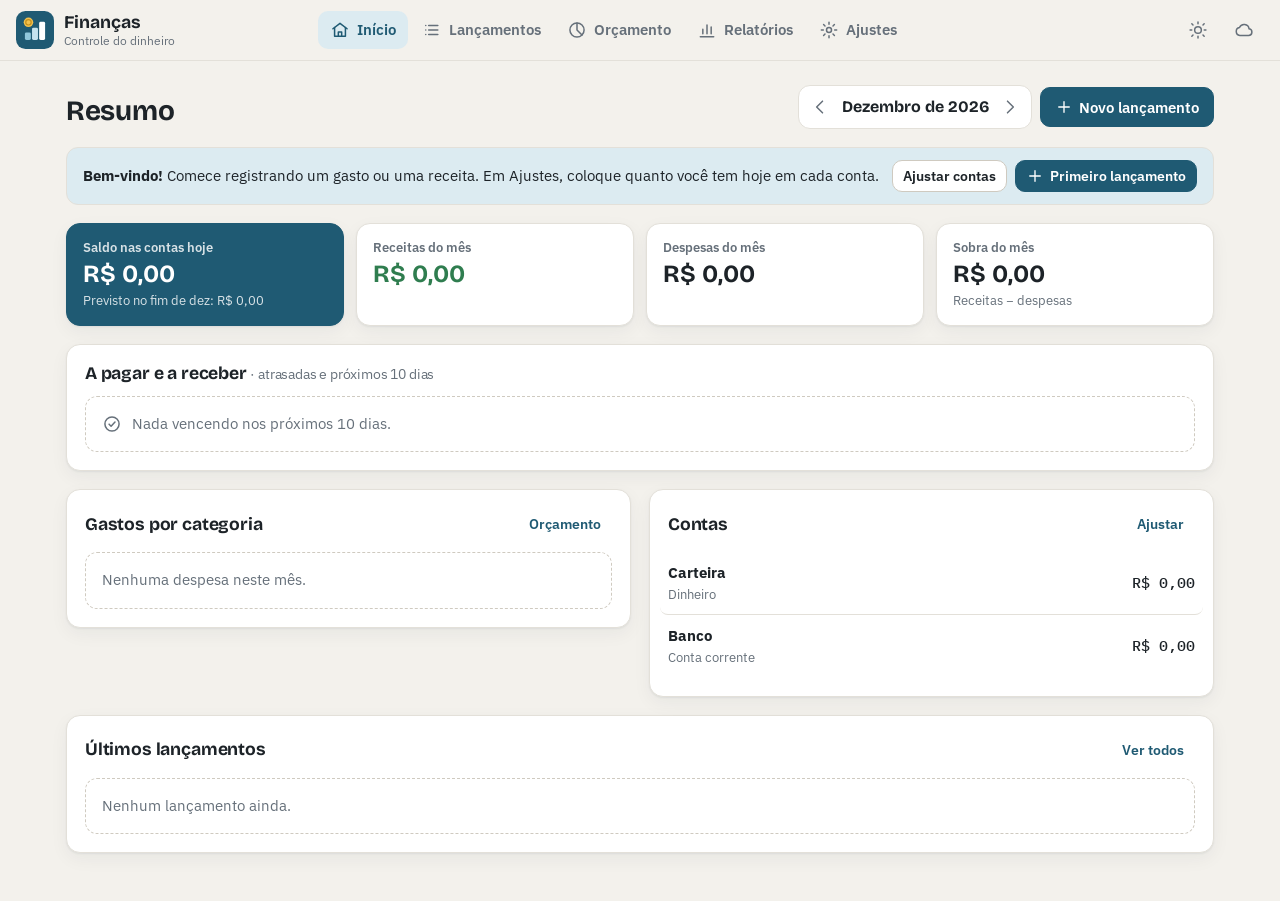
==== index.html @ ad183ee5 "Login com Google (opcional) e sincronização entre aparelhos Entrando com Google em Ajustes, as finan" ====
<!doctype html>
<html lang="pt-BR">
<head>
  <meta charset="utf-8">
  <meta name="viewport" content="width=device-width, initial-scale=1, viewport-fit=cover">
  <meta name="theme-color" content="#1f5a73">
  <meta name="mobile-web-app-capable" content="yes">
  <meta name="robots" content="noindex">
  <script>
    // Tema escolhido (claro/escuro) aplicado antes de desenhar a página, para não piscar.
    try {
      var t = localStorage.getItem('financas:tema');
      if (t === 'light' || t === 'dark') document.documentElement.dataset.theme = t;
    } catch (e) { /* sem armazenamento */ }
  </script>
  <link rel="manifest" href="manifest.webmanifest">
  <link rel="apple-touch-icon" href="icons/apple-touch-icon.png">
  <title>Minhas Finanças</title>
  <link rel="icon" href="icons/icon-192.png">
  <link rel="preconnect" href="https://fonts.googleapis.com">
  <link rel="preconnect" href="https://fonts.gstatic.com" crossorigin>
  <link href="https://fonts.googleapis.com/css2?family=Bricolage+Grotesque:opsz,wght@12..96,600;12..96,700&family=IBM+Plex+Mono:wght@400;500&family=IBM+Plex+Sans:wght@400;500;600;700&display=swap" rel="stylesheet">
  <link rel="stylesheet" href="css/style.css">
</head>
<body>
  <div class="app" id="app">
    <header class="topbar">
      <a class="brand" href="#/inicio" aria-label="Início">
        <span class="logo" data-logo aria-hidden="true"></span>
        <span class="brand-text">
          <strong>Finanças</strong>
          <small>Controle do dinheiro</small>
        </span>
      </a>

      <nav class="nav" id="nav" aria-label="Seções">
        <a href="#/inicio" data-route="inicio">
          <svg viewBox="0 0 24 24" aria-hidden="true"><path d="M3.5 10.5 12 4l8.5 6.5"/><path d="M5.5 9v10.5h13V9"/><path d="M10 19.5v-5h4v5"/></svg>
          <span>Início</span>
        </a>
        <a href="#/lancamentos" data-route="lancamentos">
          <svg viewBox="0 0 24 24" aria-hidden="true"><path d="M8 6.5h11M8 12h11M8 17.5h11"/><path d="M4.5 6.5h0M4.5 12h0M4.5 17.5h0"/></svg>
          <span>Lançamentos</span>
        </a>
        <a href="#/orcamento" data-route="orcamento">
          <svg viewBox="0 0 24 24" aria-hidden="true"><circle cx="12" cy="12" r="8.5"/><path d="M12 3.5V12l6 6"/></svg>
          <span>Orçamento</span>
        </a>
        <a href="#/relatorios" data-route="relatorios">
          <svg viewBox="0 0 24 24" aria-hidden="true"><path d="M4 20h16"/><path d="M7 16.5V11M12 16.5V6M17 16.5v-8"/></svg>
          <span>Relatórios</span>
        </a>
        <a href="#/ajustes" data-route="ajustes">
          <svg viewBox="0 0 24 24" aria-hidden="true"><circle cx="12" cy="12" r="3"/><path d="M12 2.8v2.4M12 18.8v2.4M2.8 12h2.4M18.8 12h2.4M5.5 5.5l1.7 1.7M16.8 16.8l1.7 1.7M5.5 18.5l1.7-1.7M16.8 7.2l1.7-1.7"/></svg>
          <span>Ajustes</span>
        </a>
      </nav>

      <div class="top-right">
        <button type="button" class="btn primary install-btn" id="btnInstall" hidden>Instalar app</button>
        <button type="button" class="icon theme-btn" id="btnTheme" aria-label="Mudar para o modo escuro" title="Mudar para o modo escuro">
          <svg class="sun" viewBox="0 0 24 24" aria-hidden="true"><circle cx="12" cy="12" r="4"/><path d="M12 2.5v2M12 19.5v2M4.6 4.6l1.4 1.4M18 18l1.4 1.4M2.5 12h2M19.5 12h2M4.6 19.4 6 18M18 6l1.4-1.4"/></svg>
          <svg class="moon" viewBox="0 0 24 24" aria-hidden="true"><path d="M20 14.5A8 8 0 0 1 9.5 4a8 8 0 1 0 10.5 10.5z"/></svg>
        </button>
        <a class="user" id="account" href="#/ajustes" title="Conta e sincronização"></a>
      </div>
    </header>

    <main id="view" class="view" tabindex="-1"></main>

    <button type="button" class="fab" id="fab" aria-label="Novo lançamento" title="Novo lançamento">
      <svg viewBox="0 0 24 24" aria-hidden="true"><path d="M12 5v14M5 12h14"/></svg>
    </button>
  </div>

  <!-- Formulários (montados pelo app.js) -->
  <dialog id="dlg">
    <form method="dialog" class="dlg" id="dlgForm" novalidate></form>
  </dialog>

  <div class="tip" id="tip" role="tooltip" hidden></div>
  <input type="file" id="restaurarInput" accept=".json,application/json" hidden>
  <div class="toast" id="toast" role="status" aria-live="polite"></div>

  <script src="js/util.js"></script>
  <script src="js/store.js"></script>
  <script src="js/config.js"></script>
  <script src="js/vendor/supabase.min.js"></script>
  <script src="js/cloud.js"></script>
  <script src="js/app.js"></script>
</body>
</html>
---- css/style.css ----
:root {
  --bg: #f3f1ec;
  --surface: #ffffff;
  --surface-2: #f8f6f2;
  --ink: #1d2328;
  --muted: #66707a;
  --line: #e3e0d9;
  --line-strong: #cfcac0;
  --accent: #1f5a73;
  --accent-ink: #ffffff;
  --accent-soft: #dcebf1;
  --ok: #2f7d4f;       --ok-bg: #def2e6;
  --warn: #9a5800;     --warn-bg: #fcefd6;
  --danger: #b42318;   --danger-bg: #fde6e3;
  /* Gráfico de receitas x despesas (validado para daltonismo) */
  --s-receita: #1baf7a;
  --s-despesa: #eb6834;
  --bar: #2a78d6;
  --radius: 14px;
  --shadow: 0 1px 2px rgba(20, 40, 55, 0.06), 0 6px 18px rgba(20, 40, 55, 0.05);
  --sans: 'IBM Plex Sans', 'Segoe UI', system-ui, sans-serif;
  --mono: 'IBM Plex Mono', ui-monospace, Consolas, monospace;
  --display: 'Bricolage Grotesque', 'IBM Plex Sans', system-ui, sans-serif;
  color-scheme: light;
}

/* Tema escuro: automático (segue o aparelho) ou escolhido no botão do topo / Ajustes */
@media (prefers-color-scheme: dark) {
  :root:not([data-theme='light']) {
    --bg: #111518;
    --surface: #1a2024;
    --surface-2: #151a1e;
    --ink: #e8edf0;
    --muted: #97a3ac;
    --line: #2a3238;
    --line-strong: #3d474e;
    --accent: #7cc0dd;
    --accent-ink: #0b2430;
    --accent-soft: #19323d;
    --ok: #6cc28f;       --ok-bg: #17301f;
    --warn: #f0b65a;     --warn-bg: #3a2a12;
    --danger: #f2877c;   --danger-bg: #3a1d1a;
    --s-receita: #199e70;
    --s-despesa: #d95926;
    --bar: #3987e5;
    --shadow: 0 1px 2px rgba(0, 0, 0, 0.35);
    color-scheme: dark;
  }
}

:root[data-theme='dark'] {
  --bg: #111518;
  --surface: #1a2024;
  --surface-2: #151a1e;
  --ink: #e8edf0;
  --muted: #97a3ac;
  --line: #2a3238;
  --line-strong: #3d474e;
  --accent: #7cc0dd;
  --accent-ink: #0b2430;
  --accent-soft: #19323d;
  --ok: #6cc28f;       --ok-bg: #17301f;
  --warn: #f0b65a;     --warn-bg: #3a2a12;
  --danger: #f2877c;   --danger-bg: #3a1d1a;
  --s-receita: #199e70;
  --s-despesa: #d95926;
  --bar: #3987e5;
  --shadow: 0 1px 2px rgba(0, 0, 0, 0.35);
  color-scheme: dark;
}

*, *::before, *::after { box-sizing: border-box; }
[hidden] { display: none !important; }

html { -webkit-text-size-adjust: 100%; }
body {
  margin: 0;
  background: var(--bg);
  color: var(--ink);
  font: 15px/1.5 var(--sans);
  -webkit-font-smoothing: antialiased;
  -webkit-tap-highlight-color: transparent;
}

a { color: var(--accent); }
h1, h2, h3 { font-family: var(--display); font-weight: 700; letter-spacing: -0.01em; line-height: 1.2; margin: 0; }
h1 { font-size: 1.75rem; }
h2 { font-size: 1.1rem; margin-bottom: 12px; }
h2 small { font-family: var(--sans); font-weight: 400; font-size: 0.85rem; }
h3 { font-size: 1rem; }
p { margin: 0 0 8px; }
svg { width: 20px; height: 20px; fill: none; stroke: currentColor; stroke-width: 1.8; stroke-linecap: round; stroke-linejoin: round; flex: none; }
.muted { color: var(--muted); }
.small { font-size: 0.85rem; }
.pos-text { color: var(--ok); }
.neg-text { color: var(--danger); }
.num { font-family: var(--mono); font-variant-numeric: tabular-nums; }

/* ---------- Botões ---------- */

.btn {
  display: inline-flex; align-items: center; justify-content: center; gap: 6px;
  min-height: 40px; padding: 8px 14px;
  border: 1px solid var(--line-strong); border-radius: 10px;
  background: var(--surface); color: var(--ink);
  font: 600 0.92rem var(--sans); text-decoration: none; cursor: pointer;
  transition: background 0.15s, border-color 0.15s;
}
.btn:hover { border-color: var(--muted); }
.btn:disabled { opacity: 0.55; cursor: default; }
.btn svg { width: 18px; height: 18px; }
.btn.primary { background: var(--accent); border-color: var(--accent); color: var(--accent-ink); }
.btn.primary:hover { filter: brightness(1.06); }
.btn.ghost { background: transparent; border-color: transparent; color: var(--accent); }
.btn.ghost:hover { background: var(--accent-soft); }
.btn.danger-ghost { background: transparent; border-color: transparent; color: var(--danger); }
.btn.danger-ghost:hover { background: var(--danger-bg); }
.btn.danger { background: var(--danger); border-color: var(--danger); color: #fff; }
.btn.small { min-height: 32px; padding: 4px 10px; font-size: 0.85rem; }

.icon {
  display: inline-grid; place-items: center; width: 40px; height: 40px;
  border: 0; border-radius: 10px; background: transparent; color: var(--muted);
  font-size: 1.5rem; line-height: 1; cursor: pointer;
}
.icon:hover { background: var(--accent-soft); color: var(--ink); }

:focus-visible { outline: 2px solid var(--accent); outline-offset: 2px; }

.logo { display: inline-block; width: 38px; height: 38px; flex: none; }
.logo svg { width: 100%; height: 100%; stroke: none; }

/* ---------- Topo e navegação ---------- */

.topbar {
  position: sticky; top: 0; z-index: 20;
  display: flex; align-items: center; gap: 16px;
  padding: 10px max(16px, env(safe-area-inset-left)) 10px max(16px, env(safe-area-inset-right));
  padding-top: max(10px, env(safe-area-inset-top));
  background: color-mix(in srgb, var(--bg) 88%, transparent);
  backdrop-filter: blur(10px); -webkit-backdrop-filter: blur(10px);
  border-bottom: 1px solid var(--line);
}
.brand { display: flex; align-items: center; gap: 10px; text-decoration: none; color: var(--ink); }
.brand-text { display: flex; flex-direction: column; line-height: 1.15; }
.brand-text strong { font-family: var(--display); font-size: 1.1rem; }
.brand-text small { color: var(--muted); font-size: 0.78rem; }

.nav { display: flex; gap: 2px; margin: 0 auto; }
.nav a {
  display: flex; align-items: center; gap: 7px;
  padding: 8px 12px; border-radius: 10px;
  color: var(--muted); text-decoration: none; font-weight: 600; font-size: 0.92rem;
}
.nav a:hover { color: var(--ink); background: var(--surface); }
.nav a.on { color: var(--accent); background: var(--accent-soft); }

.top-right { display: flex; align-items: center; gap: 6px; margin-left: auto; }
.theme-btn .moon { display: none; }
.dark .theme-btn .sun { display: none; }
.dark .theme-btn .moon { display: block; }

/* Conta (foto do Google ou nuvem) com a situação da sincronização */
.user {
  position: relative; display: grid; place-items: center; width: 40px; height: 40px; border-radius: 50%;
  color: var(--muted); text-decoration: none;
}
.user:hover { background: var(--accent-soft); color: var(--ink); }
.avatar {
  display: inline-grid; place-items: center; width: 32px; height: 32px; border-radius: 50%;
  background: var(--accent-soft); color: var(--accent); font-weight: 700; object-fit: cover;
}
.avatar.big { width: 52px; height: 52px; font-size: 1.3rem; }
.sync-dot {
  position: absolute; right: 3px; bottom: 3px; width: 11px; height: 11px; border-radius: 50%;
  border: 2px solid var(--bg); background: var(--muted);
}
.sync-dot.ok { background: var(--ok); }
.sync-dot.pendente, .sync-dot.sincronizando { background: var(--accent); }
.sync-dot.offline { background: var(--warn); }
.sync-dot.erro { background: var(--danger); }
.sync-status { display: flex; align-items: center; gap: 8px; margin: 10px 0 14px; font-size: 0.9rem; }
.sync-status .sync-dot { position: static; border: 0; flex: none; }
.sync-status.erro { color: var(--danger); }
.conta-card { display: flex; align-items: center; gap: 14px; flex-wrap: wrap; }
.conta-card > div { flex: 1; min-width: 180px; }
.conta-card small { display: block; color: var(--muted); }
.btn.google { min-height: 46px; font-size: 0.98rem; }
.btn.google svg { width: 20px; height: 20px; stroke: none; }
.escolha { display: grid; gap: 8px; margin-top: 12px; }
.escolha .btn { flex-direction: column; align-items: flex-start; gap: 2px; text-align: left; min-height: 52px; padding: 9px 14px; }
.escolha .btn small { display: block; font-weight: 400; color: var(--muted); }
.escolha .btn.primary small { color: inherit; opacity: 0.85; }

.view { max-width: 1180px; margin: 0 auto; padding: 24px 16px 48px; outline: none; }

/* Botão de novo lançamento (só no celular; no computador fica no topo de cada tela) */
.fab {
  display: none; position: fixed; z-index: 25;
  right: max(16px, env(safe-area-inset-right)); bottom: calc(84px + env(safe-area-inset-bottom));
  width: 56px; height: 56px; border-radius: 18px; border: 0;
  background: var(--accent); color: var(--accent-ink); box-shadow: 0 6px 20px rgba(0, 0, 0, 0.22);
  place-items: center; cursor: pointer;
}
.fab svg { width: 26px; height: 26px; stroke-width: 2.2; }

@media (max-width: 900px) {
  /* backdrop-filter prenderia o menu fixo dentro do topo */
  .topbar { backdrop-filter: none; -webkit-backdrop-filter: none; background: var(--bg); }
  .nav {
    position: fixed; z-index: 30; left: 0; right: 0; bottom: 0; margin: 0;
    display: grid; grid-template-columns: repeat(5, 1fr);
    padding: 6px 4px calc(6px + env(safe-area-inset-bottom));
    background: var(--surface); border-top: 1px solid var(--line);
  }
  .nav a { flex-direction: column; gap: 2px; padding: 6px 2px; font-size: 0.7rem; justify-content: center; }
  .nav a:hover { background: transparent; }
  .nav a svg { width: 22px; height: 22px; }
  .view { padding-bottom: calc(150px + env(safe-area-inset-bottom)); }
  .install-btn { display: none; }
  .fab { display: grid; }
  .fab.off { display: none; }
  .desk-only { display: none !important; }
}

/* ---------- Páginas ---------- */

.page-head { display: flex; align-items: flex-end; justify-content: space-between; gap: 12px; flex-wrap: wrap; margin-bottom: 18px; }
.page-head p { margin: 4px 0 0; }
.page-actions { display: flex; gap: 8px; flex-wrap: wrap; align-items: center; }

.section { margin-top: 22px; }
.section-head { display: flex; align-items: center; justify-content: space-between; gap: 12px; margin-bottom: 12px; flex-wrap: wrap; }
.section-head h2 { margin: 0; }
.card { background: var(--surface); border: 1px solid var(--line); border-radius: var(--radius); padding: 18px; box-shadow: var(--shadow); }
.section.card { margin-top: 18px; }
.two-col { display: grid; grid-template-columns: 1fr 1fr; gap: 0 18px; align-items: start; }
@media (max-width: 760px) { .two-col { grid-template-columns: 1fr; } }

.banner {
  display: flex; align-items: center; justify-content: space-between; gap: 12px; flex-wrap: wrap;
  padding: 12px 16px; margin-bottom: 18px; border-radius: 12px;
  background: var(--accent-soft); border: 1px solid var(--line);
}
.banner.warn { background: var(--warn-bg); }
.banner p { margin: 0; }

/* Navegação entre meses / anos */
.period { display: inline-flex; align-items: center; gap: 2px; padding: 3px; border-radius: 12px; background: var(--surface); border: 1px solid var(--line); }
.period strong { min-width: 150px; text-align: center; font-family: var(--display); font-size: 1rem; }
.period .icon { width: 36px; height: 36px; }
.period .hoje-btn { margin-left: 2px; }

/* ---------- Números de resumo ---------- */

.stats { display: grid; grid-template-columns: repeat(4, 1fr); gap: 12px; }
@media (max-width: 900px) { .stats { grid-template-columns: repeat(2, 1fr); } }
.stat {
  display: flex; flex-direction: column; gap: 2px; min-width: 0;
  background: var(--surface); border: 1px solid var(--line); border-radius: var(--radius);
  padding: 14px 16px; box-shadow: var(--shadow);
}
.stat-label { color: var(--muted); font-size: 0.82rem; font-weight: 600; }
.stat-value { font-family: var(--display); font-size: 1.55rem; line-height: 1.2; overflow-wrap: anywhere; }
.stat-sub { color: var(--muted); font-size: 0.8rem; }
.stat.pos .stat-value { color: var(--ok); }
.stat.neg .stat-value { color: var(--danger); }
.stat.hero { background: var(--accent); border-color: var(--accent); color: var(--accent-ink); }
.stat.hero .stat-label, .stat.hero .stat-sub { color: inherit; opacity: 0.82; }
@media (max-width: 420px) { .stat-value { font-size: 1.2rem; } .stat { padding: 12px; } }

/* ---------- Listas ---------- */

.list { list-style: none; margin: 0; padding: 0; }
.list-row { display: flex; justify-content: space-between; gap: 12px; padding: 10px 0; border-bottom: 1px solid var(--line); align-items: center; }
.list-row:last-child { border-bottom: 0; }
.list-row small { display: block; color: var(--muted); font-size: 0.82rem; }
.list-row .right { text-align: right; flex: none; display: flex; align-items: center; gap: 8px; }
.list-row .grow { flex: 1; min-width: 0; }
.list-row .grow strong { display: block; overflow: hidden; text-overflow: ellipsis; white-space: nowrap; }
.list-row.clickable { cursor: pointer; border-radius: 8px; padding-left: 8px; padding-right: 8px; margin: 0 -8px; }
.list-row.clickable:hover { background: var(--surface-2); }
.valor { font-family: var(--mono); font-weight: 500; white-space: nowrap; font-variant-numeric: tabular-nums; }
.valor.receita { color: var(--ok); }
.valor.despesa { color: var(--ink); }
.valor.transferencia { color: var(--muted); }
.list-row.pendente .valor { opacity: 0.65; }
@media (max-width: 560px) {
  .list-row .right { flex-direction: column; align-items: flex-end; gap: 4px; }
  .list-row .right .valor { order: -1; }
  .list-row .grow small { overflow: hidden; text-overflow: ellipsis; white-space: nowrap; }
}

.dot { display: inline-grid; place-items: center; width: 36px; height: 36px; border-radius: 11px; flex: none; color: #fff; font: 700 0.9rem var(--display); }
.dot.sm { width: 12px; height: 12px; border-radius: 4px; }
.dot.transf { background: var(--surface-2); color: var(--muted); border: 1px solid var(--line); }
.dot svg { width: 18px; height: 18px; }

.day-head { display: flex; justify-content: space-between; align-items: baseline; margin: 18px 0 2px; color: var(--muted); font-size: 0.82rem; font-weight: 700; text-transform: uppercase; letter-spacing: 0.05em; }
.day-head:first-child { margin-top: 0; }
.day-head .valor { font-size: 0.82rem; text-transform: none; letter-spacing: 0; }

.chips { display: flex; gap: 8px; flex-wrap: wrap; margin-bottom: 14px; }
.chip {
  display: inline-flex; align-items: center; gap: 6px; min-height: 36px; padding: 6px 14px;
  border: 1px solid var(--line-strong); border-radius: 999px; background: var(--surface);
  color: var(--ink); font: 600 0.88rem var(--sans); cursor: pointer;
}
.chip .n { color: var(--muted); font-weight: 500; }
.chip.on { background: var(--accent); border-color: var(--accent); color: var(--accent-ink); }
.chip.on .n { color: inherit; opacity: 0.8; }
@media (max-width: 560px) {
  .chips.scroll { flex-wrap: nowrap; overflow-x: auto; margin-left: -16px; margin-right: -16px; padding: 0 16px 2px; scrollbar-width: none; }
  .chips.scroll .chip { flex: none; }
}

.busca { width: 100%; margin: 0 0 12px; padding: 10px 12px; font: inherit; color: var(--ink); background: var(--surface);
  border: 1px solid var(--line-strong); border-radius: 10px; }
.busca:focus { outline: none; border-color: var(--accent); }

.badge {
  display: inline-flex; align-items: center; gap: 4px; padding: 2px 9px; border-radius: 999px;
  font-size: 0.75rem; font-weight: 600; white-space: nowrap;
  background: var(--surface-2); color: var(--muted); border: 1px solid var(--line);
}
.badge.ok { background: var(--ok-bg); color: var(--ok); border-color: transparent; }
.badge.warn { background: var(--warn-bg); color: var(--warn); border-color: transparent; }
.badge.danger { background: var(--danger-bg); color: var(--danger); border-color: transparent; }
button.badge { cursor: pointer; font-family: var(--sans); }
button.badge:hover { border-color: currentColor; }

.empty-box {
  display: flex; align-items: center; gap: 10px; padding: 16px;
  border: 1px dashed var(--line-strong); border-radius: 12px; color: var(--muted);
}
.empty-box p { margin: 0; }

.resumo-linha { display: flex; gap: 8px 20px; flex-wrap: wrap; margin-bottom: 14px; font-size: 0.9rem; }
.resumo-linha span { color: var(--muted); }
.resumo-linha b { font-family: var(--mono); font-weight: 500; color: var(--ink); }

/* ---------- Barras (gastos por categoria, orçamento) ---------- */

.bars { list-style: none; margin: 0; padding: 0; display: grid; gap: 12px; }
.bar-row { display: grid; gap: 5px; }
.bar-top { display: flex; justify-content: space-between; gap: 10px; align-items: baseline; font-size: 0.9rem; }
.bar-top .nome { display: flex; align-items: center; gap: 8px; font-weight: 600; min-width: 0; }
.bar-top .nome span:last-child { overflow: hidden; text-overflow: ellipsis; white-space: nowrap; }
.bar-top .val { font-family: var(--mono); font-size: 0.85rem; white-space: nowrap; color: var(--muted); }
.bar-top .val b { color: var(--ink); font-weight: 500; }
.track { height: 8px; border-radius: 4px; background: var(--surface-2); border: 1px solid var(--line); overflow: hidden; }
.fill { height: 100%; border-radius: 4px; background: var(--bar); min-width: 2px; }
.bar-row.warn .fill { background: var(--warn); }
.bar-row.over .fill { background: var(--danger); }
.bar-sub { font-size: 0.8rem; color: var(--muted); }
.bar-row.over .bar-sub { color: var(--danger); font-weight: 600; }

/* ---------- Gráfico de colunas (relatórios) ---------- */

.chart { position: relative; }
.chart svg { width: 100%; height: auto; display: block; overflow: visible; stroke: none; stroke-width: 1; }
.chart .grid line { stroke: var(--line); stroke-width: 1; }
.chart .axis text { fill: var(--muted); font-family: var(--sans); }
.chart .r { fill: var(--s-receita); pointer-events: none; }
.chart .d { fill: var(--s-despesa); pointer-events: none; }
.chart .hit { fill: transparent; cursor: pointer; }
.chart .hit:hover, .chart .hit.on { fill: var(--accent-soft); fill-opacity: 0.6; }
.legend { display: flex; gap: 16px; flex-wrap: wrap; margin: 0 0 10px; font-size: 0.85rem; color: var(--muted); }
.legend span { display: inline-flex; align-items: center; gap: 6px; }
.legend i { width: 12px; height: 12px; border-radius: 3px; display: inline-block; }
.legend i.r { background: var(--s-receita); }
.legend i.d { background: var(--s-despesa); }

.tip {
  position: fixed; z-index: 120; pointer-events: none; min-width: 160px;
  padding: 8px 10px; border-radius: 10px; background: var(--surface); color: var(--ink);
  border: 1px solid var(--line-strong); box-shadow: 0 8px 24px rgba(0, 0, 0, 0.18); font-size: 0.85rem;
}
.tip strong { display: block; margin-bottom: 4px; font-family: var(--display); }
.tip div { display: flex; justify-content: space-between; gap: 14px; }
.tip div span { display: inline-flex; align-items: center; gap: 6px; color: var(--muted); }
.tip b { font-family: var(--mono); font-weight: 500; }
.tip i { width: 10px; height: 10px; border-radius: 3px; display: inline-block; }
.tip i.r { background: var(--s-receita); }
.tip i.d { background: var(--s-despesa); }

/* ---------- Tabelas ---------- */

.table-wrap { overflow-x: auto; margin: 0 -18px; padding: 0 18px; -webkit-overflow-scrolling: touch; }
.table { width: 100%; border-collapse: collapse; font-size: 0.9rem; }
.table th, .table td { padding: 9px 10px; text-align: left; border-bottom: 1px solid var(--line); vertical-align: top; }
.table thead th { color: var(--muted); font-size: 0.78rem; font-weight: 600; text-transform: uppercase; letter-spacing: 0.04em; white-space: nowrap; }
.table tbody th { font-weight: 600; white-space: nowrap; }
.table tbody tr:last-child td, .table tbody tr:last-child th { border-bottom: 0; }
.table tfoot th, .table tfoot td { border-top: 2px solid var(--line-strong); border-bottom: 0; font-weight: 600; }
.table .num { text-align: right; font-size: 0.86rem; white-space: nowrap; }
.table tr.futuro > * { color: var(--muted); }
.table tr.clickable { cursor: pointer; }
.table tr.clickable:hover > * { background: var(--surface-2); }

/* ---------- Ajustes ---------- */

.seg { display: inline-flex; padding: 3px; border-radius: 12px; background: var(--surface-2); border: 1px solid var(--line); }
.seg button {
  min-height: 36px; padding: 6px 14px; border: 0; border-radius: 9px; background: transparent;
  color: var(--muted); font: 600 0.88rem var(--sans); cursor: pointer;
}
.seg button.on { background: var(--surface); color: var(--accent); box-shadow: var(--shadow); }
.seg.full { display: flex; }
.seg.full button { flex: 1; }
.seg button.on.t-despesa { color: var(--danger); }
.seg button.on.t-receita { color: var(--ok); }
.btn-row { display: flex; gap: 8px; flex-wrap: wrap; }
.cat-list .list-row { padding: 8px 0; }
.arquivada { opacity: 0.55; }

/* ---------- Formulários ---------- */

dialog {
  width: min(560px, calc(100vw - 24px)); max-height: calc(100dvh - 24px);
  padding: 0; border: 1px solid var(--line); border-radius: 18px;
  background: var(--surface); color: var(--ink); box-shadow: 0 20px 60px rgba(0, 0, 0, 0.25);
}
dialog::backdrop { background: rgba(10, 20, 28, 0.5); }
.dlg { padding: 18px 20px 20px; }
.dlg-head { display: flex; align-items: center; justify-content: space-between; gap: 12px; margin-bottom: 12px; }
.dlg-head h2 { margin: 0; font-size: 1.25rem; }
.dlg-head .icon { margin-right: -8px; }
.dlg-text { font-size: 0.92rem; }
.dlg-actions { display: flex; gap: 8px; align-items: center; margin-top: 18px; flex-wrap: wrap; }
.spacer { flex: 1; }
.form-error { margin: 12px 0 0; padding: 8px 12px; border-radius: 10px; background: var(--danger-bg); color: var(--danger); font-size: 0.9rem; }
@media (max-width: 560px) {
  dialog { width: 100vw; max-width: 100vw; max-height: 92dvh; margin: auto 0 0; border-radius: 18px 18px 0 0; border-bottom: 0; }
  .dlg { padding-bottom: calc(20px + env(safe-area-inset-bottom)); }
}

.fields { display: grid; grid-template-columns: 1fr 1fr; gap: 12px; }
.fields > * { grid-column: 1 / -1; }
.fields > .half { grid-column: auto; }
@media (max-width: 360px) { .fields > .half { grid-column: 1 / -1; } }

.field { display: flex; flex-direction: column; gap: 5px; min-width: 0; margin: 0; border: 0; padding: 0; }
.field > span, .field legend { font-size: 0.82rem; font-weight: 600; color: var(--muted); padding: 0; }
.field input, .field select, .field textarea {
  width: 100%; min-height: 42px; padding: 8px 11px;
  border: 1px solid var(--line-strong); border-radius: 10px;
  background: var(--surface); color: var(--ink); font: inherit;
}
.field textarea { resize: vertical; min-height: 60px; }
.field input:focus, .field select:focus, .field textarea:focus { outline: 2px solid var(--accent); outline-offset: -1px; border-color: transparent; }
.field input[type=color] { padding: 4px; height: 42px; }
.hint { color: var(--muted); font-size: 0.78rem; }
.input-affix { display: flex; align-items: center; border: 1px solid var(--line-strong); border-radius: 10px; background: var(--surface); }
.input-affix:focus-within { outline: 2px solid var(--accent); outline-offset: -1px; border-color: transparent; }
.input-affix input, .field .input-affix input { border: 0; outline: 0 !important; background: transparent; min-width: 0; }
.input-affix i { font-style: normal; color: var(--muted); padding: 0 0 0 12px; font-size: 0.95rem; }
.valor-grande input { font: 600 1.5rem var(--mono); min-height: 54px; }
.valor-grande i { font-size: 1.2rem; }

.check { display: flex; align-items: center; gap: 10px; min-height: 36px; cursor: pointer; font-size: 0.92rem; }
.check input { width: 18px; height: 18px; accent-color: var(--accent); flex: none; }

.cores { display: flex; gap: 8px; flex-wrap: wrap; }
.cores label { position: relative; cursor: pointer; }
.cores input { position: absolute; opacity: 0; pointer-events: none; }
.cores span { display: block; width: 32px; height: 32px; border-radius: 10px; border: 2px solid transparent; }
.cores input:checked + span { box-shadow: 0 0 0 2px var(--surface), 0 0 0 4px var(--ink); }
.cores input:focus-visible + span { outline: 2px solid var(--accent); outline-offset: 4px; }

.limites { display: grid; gap: 8px; max-height: 55vh; overflow-y: auto; margin: 0 -4px; padding: 0 4px; }
.limite-row { display: grid; grid-template-columns: 1fr 150px; gap: 10px; align-items: center; }
.limite-row .nome { display: flex; align-items: center; gap: 8px; font-weight: 600; font-size: 0.92rem; min-width: 0; }
.limite-row .input-affix input { min-height: 40px; padding: 6px 10px; text-align: right; font-family: var(--mono); }

/* ---------- Aviso rápido ---------- */

.toast {
  position: fixed; z-index: 100; left: 50%; bottom: 24px; transform: translate(-50%, 20px);
  max-width: calc(100vw - 32px); padding: 10px 16px; border-radius: 12px;
  background: var(--ink); color: var(--bg); font-weight: 500; font-size: 0.92rem;
  opacity: 0; pointer-events: none; transition: opacity 0.2s, transform 0.2s;
  display: flex; align-items: center; gap: 12px;
}
.toast.show { opacity: 1; transform: translate(-50%, 0); pointer-events: auto; }
.toast button { border: 0; background: transparent; color: var(--accent-soft); font: 700 0.9rem var(--sans); cursor: pointer; padding: 4px; }
@media (max-width: 900px) { .toast { bottom: calc(84px + env(safe-area-inset-bottom)); } }

@media (prefers-reduced-motion: reduce) {
  * { transition: none !important; }
}
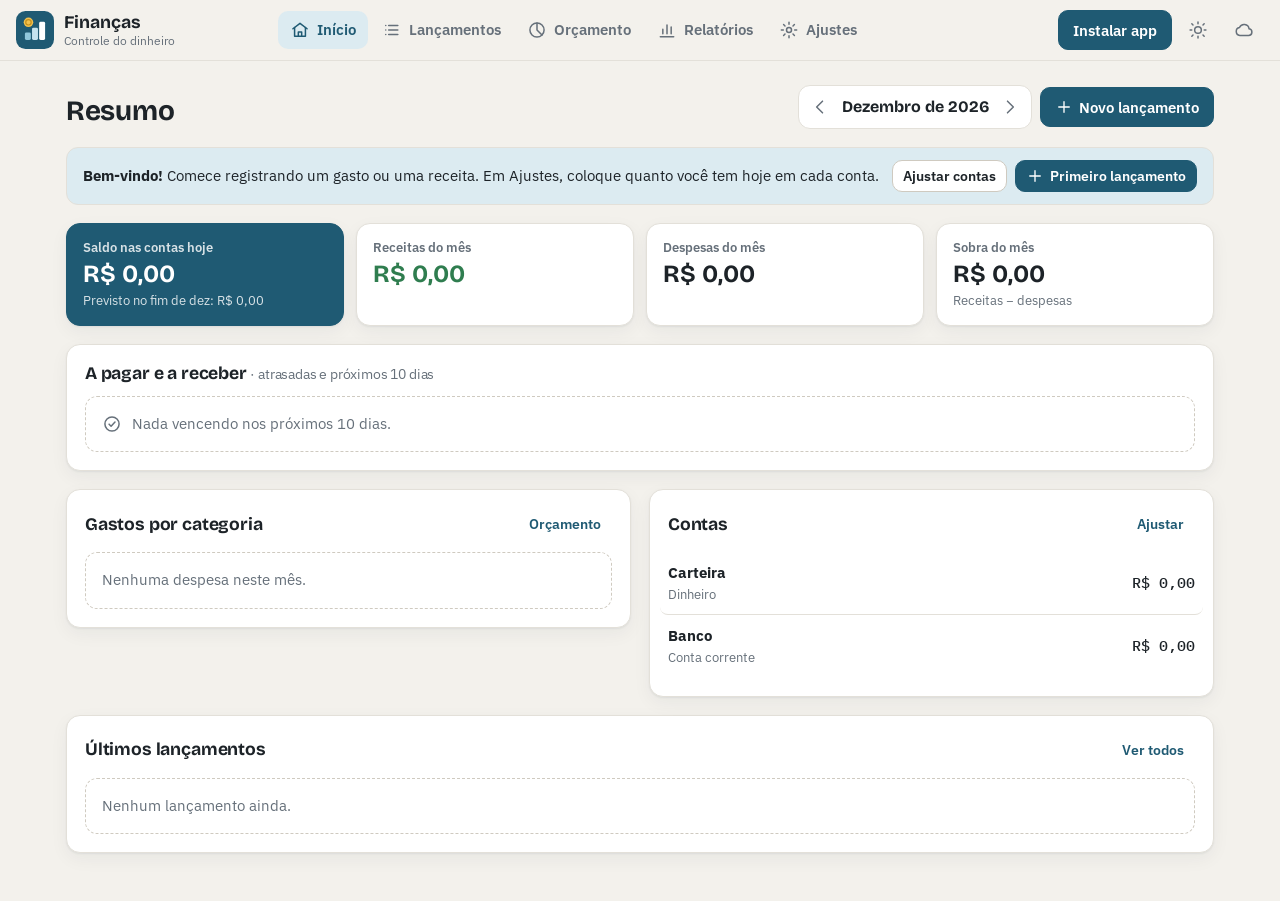
==== commit 945f06f0: "Botão baixa o app Android; dentro do app, vira Atualizar O botão de instalar agora baixa o APK em ve" ====
--- a/index.html
+++ b/index.html
@@ -57,7 +57,7 @@
       </nav>
 
       <div class="top-right">
-        <button type="button" class="btn primary install-btn" id="btnInstall" hidden>Instalar app</button>
+        <button type="button" class="btn primary install-btn" id="btnInstall" data-app-apk hidden>Instalar app</button>
         <button type="button" class="icon theme-btn" id="btnTheme" aria-label="Mudar para o modo escuro" title="Mudar para o modo escuro">
           <svg class="sun" viewBox="0 0 24 24" aria-hidden="true"><circle cx="12" cy="12" r="4"/><path d="M12 2.5v2M12 19.5v2M4.6 4.6l1.4 1.4M18 18l1.4 1.4M2.5 12h2M19.5 12h2M4.6 19.4 6 18M18 6l1.4-1.4"/></svg>
           <svg class="moon" viewBox="0 0 24 24" aria-hidden="true"><path d="M20 14.5A8 8 0 0 1 9.5 4a8 8 0 1 0 10.5 10.5z"/></svg>
@@ -88,5 +88,6 @@
   <script src="js/vendor/supabase.min.js"></script>
   <script src="js/cloud.js"></script>
   <script src="js/app.js"></script>
+  <script src="js/app-apk.js" data-repo="controle-financas" data-apk="MinhasFinancas.apk"></script>
 </body>
 </html>
--- a/css/style.css
+++ b/css/style.css
@@ -217,7 +217,6 @@
   .nav a:hover { background: transparent; }
   .nav a svg { width: 22px; height: 22px; }
   .view { padding-bottom: calc(150px + env(safe-area-inset-bottom)); }
-  .install-btn { display: none; }
   .fab { display: grid; }
   .fab.off { display: none; }
   .desk-only { display: none !important; }
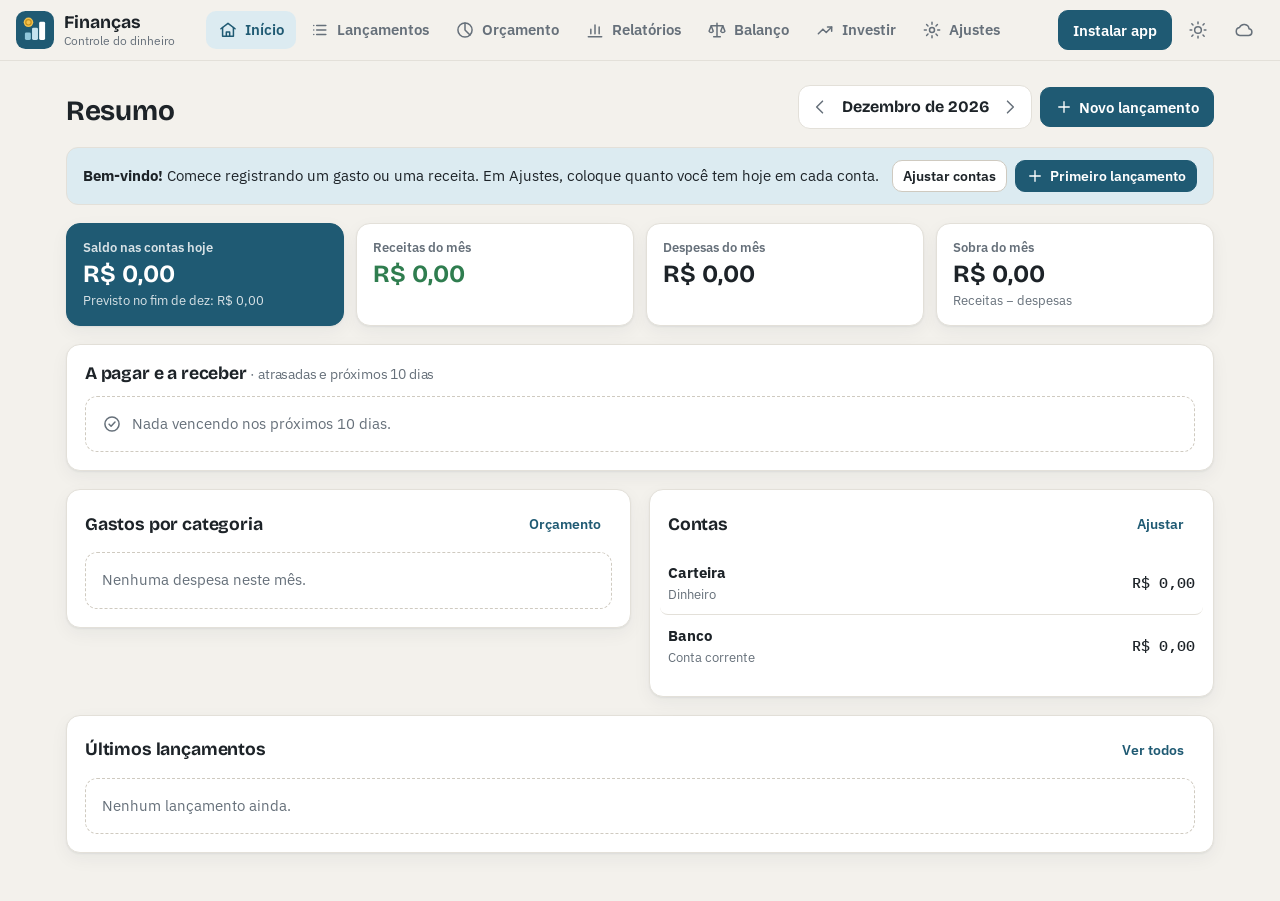
==== commit 1ff1848f: "Telas Balanço e Investir, com as funções da planilha Finanças Balanço: caixa, dívidas e saldo (atual" ====
--- a/index.html
+++ b/index.html
@@ -50,6 +50,14 @@
           <svg viewBox="0 0 24 24" aria-hidden="true"><path d="M4 20h16"/><path d="M7 16.5V11M12 16.5V6M17 16.5v-8"/></svg>
           <span>Relatórios</span>
         </a>
+        <a href="#/balanco" data-route="balanco">
+          <svg viewBox="0 0 24 24" aria-hidden="true"><path d="M12 4v16M8 20h8M5 7h14"/><path d="m5 7-2.5 6.5a2.8 2.8 0 0 0 5 0zM19 7l-2.5 6.5a2.8 2.8 0 0 0 5 0z"/></svg>
+          <span>Balanço</span>
+        </a>
+        <a href="#/investir" data-route="investir">
+          <svg viewBox="0 0 24 24" aria-hidden="true"><path d="m4 16.5 5.5-5.5 4 4L20 8.5"/><path d="M15 8.5h5v5"/></svg>
+          <span>Investir</span>
+        </a>
         <a href="#/ajustes" data-route="ajustes">
           <svg viewBox="0 0 24 24" aria-hidden="true"><circle cx="12" cy="12" r="3"/><path d="M12 2.8v2.4M12 18.8v2.4M2.8 12h2.4M18.8 12h2.4M5.5 5.5l1.7 1.7M16.8 16.8l1.7 1.7M5.5 18.5l1.7-1.7M16.8 7.2l1.7-1.7"/></svg>
           <span>Ajustes</span>
@@ -62,6 +70,7 @@
           <svg class="sun" viewBox="0 0 24 24" aria-hidden="true"><circle cx="12" cy="12" r="4"/><path d="M12 2.5v2M12 19.5v2M4.6 4.6l1.4 1.4M18 18l1.4 1.4M2.5 12h2M19.5 12h2M4.6 19.4 6 18M18 6l1.4-1.4"/></svg>
           <svg class="moon" viewBox="0 0 24 24" aria-hidden="true"><path d="M20 14.5A8 8 0 0 1 9.5 4a8 8 0 1 0 10.5 10.5z"/></svg>
         </button>
+        <a class="icon ajustes-topo" href="#/ajustes" aria-label="Ajustes" title="Ajustes"><svg viewBox="0 0 24 24" aria-hidden="true"><circle cx="12" cy="12" r="3"/><path d="M12 2.8v2.4M12 18.8v2.4M2.8 12h2.4M18.8 12h2.4M5.5 5.5l1.7 1.7M16.8 16.8l1.7 1.7M5.5 18.5l1.7-1.7M16.8 7.2l1.7-1.7"/></svg></a>
         <a class="user" id="account" href="#/ajustes" title="Conta e sincronização"></a>
       </div>
     </header>
@@ -87,6 +96,8 @@
   <script src="js/config.js"></script>
   <script src="js/vendor/supabase.min.js"></script>
   <script src="js/cloud.js"></script>
+  <script src="js/calculos.js"></script>
+  <script src="js/mercado.js"></script>
   <script src="js/app.js"></script>
   <script src="js/app-apk.js" data-repo="controle-financas" data-apk="MinhasFinancas.apk"></script>
 </body>
--- a/css/style.css
+++ b/css/style.css
@@ -203,17 +203,21 @@
   place-items: center; cursor: pointer;
 }
 .fab svg { width: 26px; height: 26px; stroke-width: 2.2; }
-
-@media (max-width: 900px) {
+.ajustes-topo { display: none; }
+
+@media (max-width: 1180px) {
   /* backdrop-filter prenderia o menu fixo dentro do topo */
   .topbar { backdrop-filter: none; -webkit-backdrop-filter: none; background: var(--bg); }
   .nav {
     position: fixed; z-index: 30; left: 0; right: 0; bottom: 0; margin: 0;
-    display: grid; grid-template-columns: repeat(5, 1fr);
-    padding: 6px 4px calc(6px + env(safe-area-inset-bottom));
+    display: grid; grid-template-columns: repeat(6, 1fr);
+    padding: 6px 2px calc(6px + env(safe-area-inset-bottom));
     background: var(--surface); border-top: 1px solid var(--line);
   }
-  .nav a { flex-direction: column; gap: 2px; padding: 6px 2px; font-size: 0.7rem; justify-content: center; }
+  .nav a { flex-direction: column; gap: 2px; padding: 6px 0; font-size: 0.66rem; justify-content: center; min-width: 0; }
+  /* Sem espaço para sete itens: Ajustes vai para o topo */
+  .nav a[data-route="ajustes"] { display: none; }
+  .ajustes-topo { display: inline-grid; }
   .nav a:hover { background: transparent; }
   .nav a svg { width: 22px; height: 22px; }
   .view { padding-bottom: calc(150px + env(safe-area-inset-bottom)); }
@@ -267,6 +271,27 @@
 .stat.hero { background: var(--accent); border-color: var(--accent); color: var(--accent-ink); }
 .stat.hero .stat-label, .stat.hero .stat-sub { color: inherit; opacity: 0.82; }
 @media (max-width: 420px) { .stat-value { font-size: 1.2rem; } .stat { padding: 12px; } }
+
+.stats.stats-2 { grid-template-columns: repeat(2, 1fr); }
+
+/* ---------- Balanço e Investir ---------- */
+
+.nota { margin: 12px 0 0; }
+.total-lista { display: flex; justify-content: space-between; align-items: baseline; margin: 10px 0 0; padding-top: 10px; border-top: 2px solid var(--line-strong); }
+.tabela-faturas th, .tabela-faturas td { vertical-align: middle; padding-top: 5px; padding-bottom: 5px; }
+.celula-valor { width: 46%; }
+.celula-valor .input-affix { max-width: 170px; }
+.celula-valor input { width: 100%; min-height: 36px; padding: 4px 10px 4px 6px; font: inherit; font-family: var(--mono); font-size: 0.9rem; color: inherit; text-align: right; }
+.moedas { display: grid; grid-template-columns: 1fr 1fr; gap: 18px; }
+@media (max-width: 760px) { .moedas { grid-template-columns: 1fr; } }
+.moeda h3 { margin: 0 0 4px; font-size: 0.95rem; }
+.moeda .table th { white-space: normal; font-weight: 500; color: var(--muted); }
+.moeda .table td { color: var(--ink); }
+.campos-linha { display: grid; grid-template-columns: repeat(2, minmax(0, 1fr)); gap: 12px; margin-top: 14px; }
+.campos-linha.tres { grid-template-columns: repeat(3, minmax(0, 1fr)); margin-top: 0; }
+@media (max-width: 420px) { .campos-linha.tres { gap: 8px; } }
+[data-act="usar-taxa"].on { border-color: var(--accent); color: var(--accent); }
+#rendBox { margin-top: 14px; }
 
 /* ---------- Listas ---------- */
 
@@ -483,8 +508,40 @@
 }
 .toast.show { opacity: 1; transform: translate(-50%, 0); pointer-events: auto; }
 .toast button { border: 0; background: transparent; color: var(--accent-soft); font: 700 0.9rem var(--sans); cursor: pointer; padding: 4px; }
-@media (max-width: 900px) { .toast { bottom: calc(84px + env(safe-area-inset-bottom)); } }
+@media (max-width: 1180px) { .toast { bottom: calc(84px + env(safe-area-inset-bottom)); } }
 
 @media (prefers-reduced-motion: reduce) {
   * { transition: none !important; }
 }
+
+/* Tabela de faturas: colunas fixas, para o campo do valor caber no celular */
+.table.tabela-faturas { table-layout: fixed; }
+.table.tabela-faturas th, .table.tabela-faturas td { vertical-align: middle; padding-left: 6px; padding-right: 6px; }
+.table.tabela-faturas th:nth-child(1) { width: 25%; }
+.table.tabela-faturas th:nth-child(2) { width: 39%; }
+.table.tabela-faturas thead th { white-space: normal; }
+.celula-valor { width: auto; }
+.celula-valor .input-affix { width: 100%; }
+.celula-valor .input-affix i { padding-left: 8px; font-size: 0.85rem; }
+.celula-valor input { flex: 1; width: 0; }
+
+/* Celular: o topo não comporta o texto do botão */
+@media (max-width: 480px) {
+  .brand-text small { display: none; }
+  .install-btn:not([hidden]) { width: 36px; height: 36px; min-height: 0; padding: 0; font-size: 0; flex: none; border-radius: 50%; justify-content: center; box-shadow: none; }
+  .install-btn::before { content: ''; width: 18px; height: 18px; background: currentColor; -webkit-mask: url("data:image/svg+xml,%3Csvg xmlns='http://www.w3.org/2000/svg' viewBox='0 0 24 24' fill='none' stroke='%23000' stroke-width='2.2' stroke-linecap='round' stroke-linejoin='round'%3E%3Cpath d='M12 4v11M7 11l5 5 5-5M5 20h14'/%3E%3C/svg%3E") center / contain no-repeat; mask: url("data:image/svg+xml,%3Csvg xmlns='http://www.w3.org/2000/svg' viewBox='0 0 24 24' fill='none' stroke='%23000' stroke-width='2.2' stroke-linecap='round' stroke-linejoin='round'%3E%3Cpath d='M12 4v11M7 11l5 5 5-5M5 20h14'/%3E%3C/svg%3E") center / contain no-repeat; }
+  .install-btn[data-apk-pronto='app'] { background: none; color: var(--muted); border: 1px solid var(--line-strong); }
+  .install-btn[data-apk-pronto='app']::before { -webkit-mask-image: url("data:image/svg+xml,%3Csvg xmlns='http://www.w3.org/2000/svg' viewBox='0 0 24 24' fill='none' stroke='%23000' stroke-width='2.2' stroke-linecap='round' stroke-linejoin='round'%3E%3Cpath d='M20 12a8 8 0 1 1-2.3-5.7M20 3v5h-5'/%3E%3C/svg%3E"); mask-image: url("data:image/svg+xml,%3Csvg xmlns='http://www.w3.org/2000/svg' viewBox='0 0 24 24' fill='none' stroke='%23000' stroke-width='2.2' stroke-linecap='round' stroke-linejoin='round'%3E%3Cpath d='M20 12a8 8 0 1 1-2.3-5.7M20 3v5h-5'/%3E%3C/svg%3E"); }
+  .nav a { font-size: 0.62rem; letter-spacing: -0.01em; }
+}
+
+/* Celular bem estreito: fica o logo, e os números cabem */
+@media (max-width: 349px) {
+  .brand-text { display: none; }
+  .nav a { font-size: 0.58rem; }
+  .celula-valor .input-affix i { display: none; }
+  .celula-valor input { padding-left: 8px; }
+  .table.tabela-faturas th { font-size: 0.8rem; }
+  .table .num { font-size: 0.8rem; }
+  .table th, .table td { padding-left: 6px; padding-right: 6px; }
+}
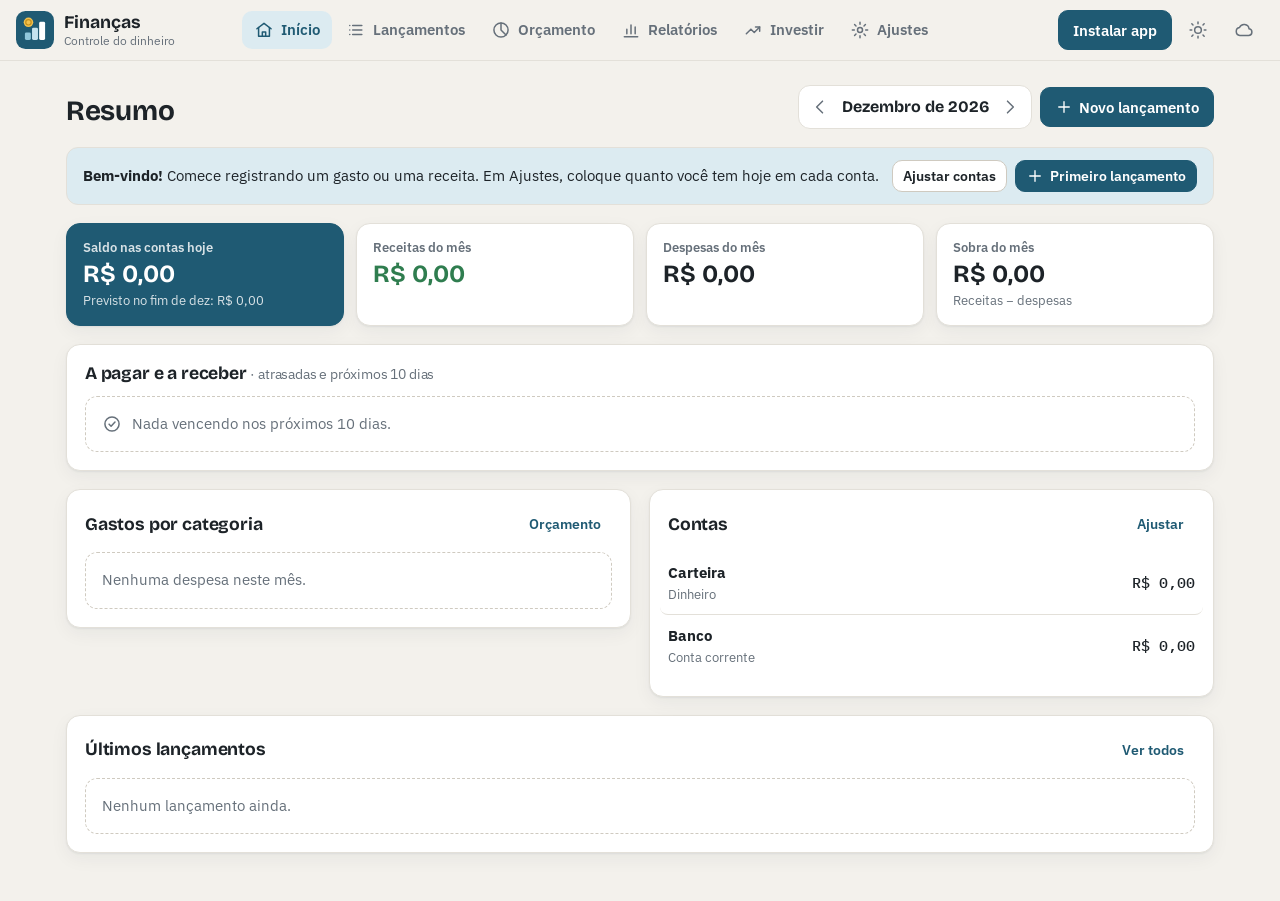
==== commit def80eee: "Balanço dentro de Lançamentos e vários itens por pessoa A aba Balanço sai do menu: saldos, quem deve" ====
--- a/index.html
+++ b/index.html
@@ -50,10 +50,6 @@
           <svg viewBox="0 0 24 24" aria-hidden="true"><path d="M4 20h16"/><path d="M7 16.5V11M12 16.5V6M17 16.5v-8"/></svg>
           <span>Relatórios</span>
         </a>
-        <a href="#/balanco" data-route="balanco">
-          <svg viewBox="0 0 24 24" aria-hidden="true"><path d="M12 4v16M8 20h8M5 7h14"/><path d="m5 7-2.5 6.5a2.8 2.8 0 0 0 5 0zM19 7l-2.5 6.5a2.8 2.8 0 0 0 5 0z"/></svg>
-          <span>Balanço</span>
-        </a>
         <a href="#/investir" data-route="investir">
           <svg viewBox="0 0 24 24" aria-hidden="true"><path d="m4 16.5 5.5-5.5 4 4L20 8.5"/><path d="M15 8.5h5v5"/></svg>
           <span>Investir</span>
--- a/css/style.css
+++ b/css/style.css
@@ -278,6 +278,16 @@
 
 .nota { margin: 12px 0 0; }
 .total-lista { display: flex; justify-content: space-between; align-items: baseline; margin: 10px 0 0; padding-top: 10px; border-top: 2px solid var(--line-strong); }
+.recolhe > summary { cursor: pointer; }
+.recolhe > summary h2 { display: inline; margin: 0; }
+.recolhe[open] > summary { margin-bottom: 12px; }
+#secLancamentos { scroll-margin-top: 76px; }
+.list-row .grow small.acerto-item { white-space: normal; overflow: visible; }
+.acerto-linhas { display: grid; gap: 10px; }
+.acerto-linha { padding: 12px; border: 1px solid var(--line); border-radius: 12px; }
+.acerto-linha .acerto-remover { justify-self: start; }
+.acerto-remover[hidden] { display: none; }
+.acerto-mais { justify-self: start; }
 .tabela-faturas th, .tabela-faturas td { vertical-align: middle; padding-top: 5px; padding-bottom: 5px; }
 .celula-valor { width: 46%; }
 .celula-valor .input-affix { max-width: 170px; }
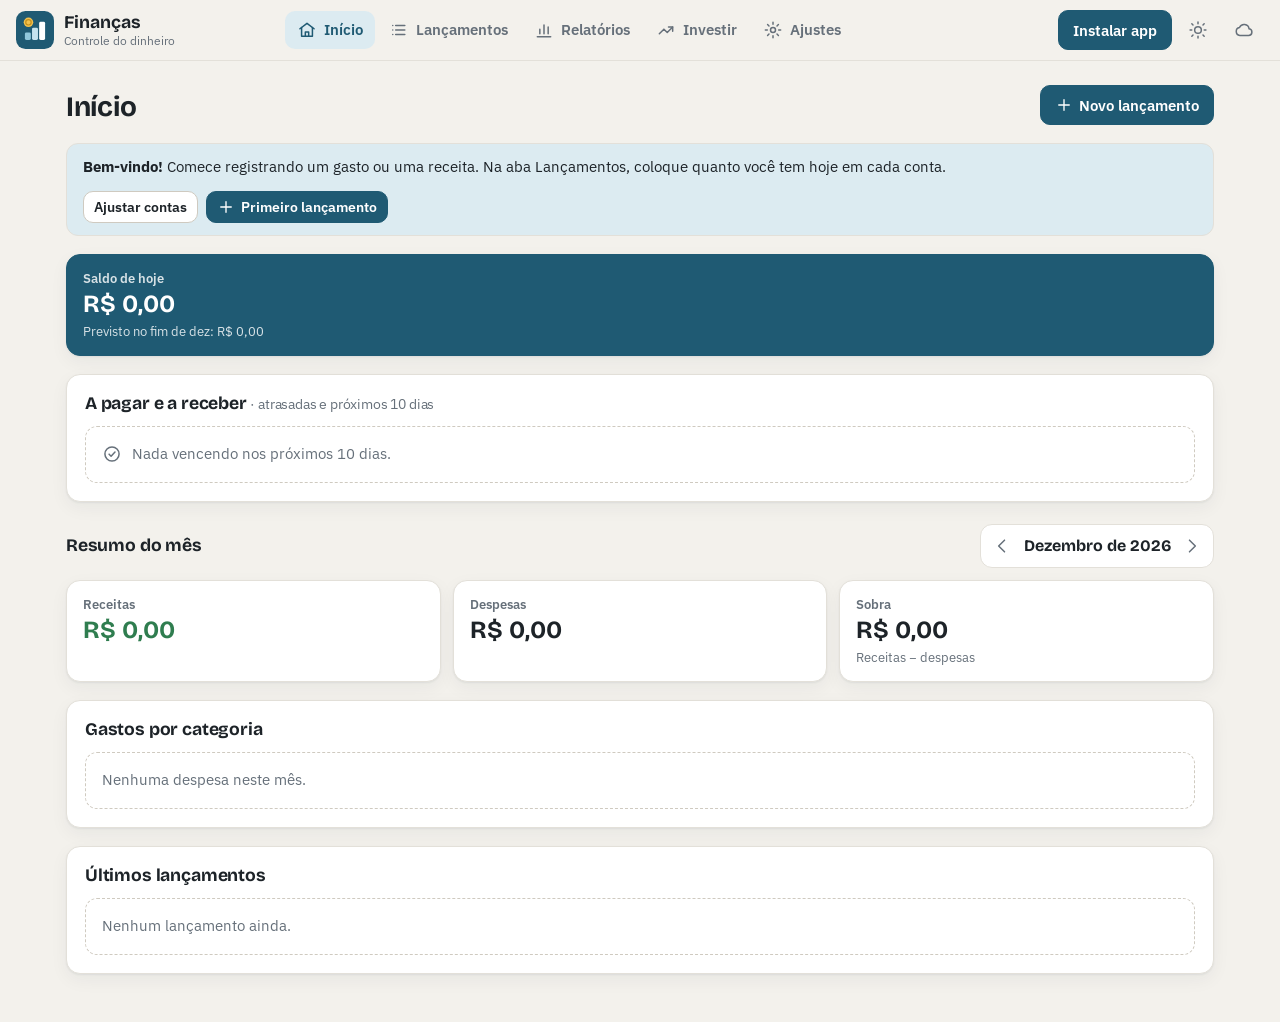
==== commit 14c47930: "Novo Início, Relatórios reorganizados e datas em quem deve Sai a aba Orçamento (os limites ficam só " ====
--- a/index.html
+++ b/index.html
@@ -41,10 +41,6 @@
         <a href="#/lancamentos" data-route="lancamentos">
           <svg viewBox="0 0 24 24" aria-hidden="true"><path d="M8 6.5h11M8 12h11M8 17.5h11"/><path d="M4.5 6.5h0M4.5 12h0M4.5 17.5h0"/></svg>
           <span>Lançamentos</span>
-        </a>
-        <a href="#/orcamento" data-route="orcamento">
-          <svg viewBox="0 0 24 24" aria-hidden="true"><circle cx="12" cy="12" r="8.5"/><path d="M12 3.5V12l6 6"/></svg>
-          <span>Orçamento</span>
         </a>
         <a href="#/relatorios" data-route="relatorios">
           <svg viewBox="0 0 24 24" aria-hidden="true"><path d="M4 20h16"/><path d="M7 16.5V11M12 16.5V6M17 16.5v-8"/></svg>
--- a/css/style.css
+++ b/css/style.css
@@ -210,12 +210,12 @@
   .topbar { backdrop-filter: none; -webkit-backdrop-filter: none; background: var(--bg); }
   .nav {
     position: fixed; z-index: 30; left: 0; right: 0; bottom: 0; margin: 0;
-    display: grid; grid-template-columns: repeat(6, 1fr);
+    display: grid; grid-template-columns: repeat(4, 1fr);
     padding: 6px 2px calc(6px + env(safe-area-inset-bottom));
     background: var(--surface); border-top: 1px solid var(--line);
   }
   .nav a { flex-direction: column; gap: 2px; padding: 6px 0; font-size: 0.66rem; justify-content: center; min-width: 0; }
-  /* Sem espaço para sete itens: Ajustes vai para o topo */
+  /* Ajustes fica no topo, junto dos outros ícones */
   .nav a[data-route="ajustes"] { display: none; }
   .ajustes-topo { display: inline-grid; }
   .nav a:hover { background: transparent; }
@@ -272,7 +272,13 @@
 .stat.hero .stat-label, .stat.hero .stat-sub { color: inherit; opacity: 0.82; }
 @media (max-width: 420px) { .stat-value { font-size: 1.2rem; } .stat { padding: 12px; } }
 
+.stats.stats-1 { grid-template-columns: 1fr; }
 .stats.stats-2 { grid-template-columns: repeat(2, 1fr); }
+.stats.stats-3 { grid-template-columns: repeat(3, 1fr); }
+@media (max-width: 560px) {
+  .stats.stats-3 { grid-template-columns: repeat(2, 1fr); }
+  .stats.stats-3 .stat:last-child { grid-column: 1 / -1; }
+}
 
 /* ---------- Balanço e Investir ---------- */
 
@@ -281,8 +287,8 @@
 .recolhe > summary { cursor: pointer; }
 .recolhe > summary h2 { display: inline; margin: 0; }
 .recolhe[open] > summary { margin-bottom: 12px; }
-#secLancamentos { scroll-margin-top: 76px; }
-.list-row .grow small.acerto-item { white-space: normal; overflow: visible; }
+.fatura-mais { margin-top: 12px; }
+.list-row .grow small.quebra { white-space: normal; overflow: visible; }
 .acerto-linhas { display: grid; gap: 10px; }
 .acerto-linha { padding: 12px; border: 1px solid var(--line); border-radius: 12px; }
 .acerto-linha .acerto-remover { justify-self: start; }
@@ -330,50 +336,14 @@
 .dot.transf { background: var(--surface-2); color: var(--muted); border: 1px solid var(--line); }
 .dot svg { width: 18px; height: 18px; }
 
-.day-head { display: flex; justify-content: space-between; align-items: baseline; margin: 18px 0 2px; color: var(--muted); font-size: 0.82rem; font-weight: 700; text-transform: uppercase; letter-spacing: 0.05em; }
-.day-head:first-child { margin-top: 0; }
-.day-head .valor { font-size: 0.82rem; text-transform: none; letter-spacing: 0; }
-
-.chips { display: flex; gap: 8px; flex-wrap: wrap; margin-bottom: 14px; }
-.chip {
-  display: inline-flex; align-items: center; gap: 6px; min-height: 36px; padding: 6px 14px;
-  border: 1px solid var(--line-strong); border-radius: 999px; background: var(--surface);
-  color: var(--ink); font: 600 0.88rem var(--sans); cursor: pointer;
-}
-.chip .n { color: var(--muted); font-weight: 500; }
-.chip.on { background: var(--accent); border-color: var(--accent); color: var(--accent-ink); }
-.chip.on .n { color: inherit; opacity: 0.8; }
-@media (max-width: 560px) {
-  .chips.scroll { flex-wrap: nowrap; overflow-x: auto; margin-left: -16px; margin-right: -16px; padding: 0 16px 2px; scrollbar-width: none; }
-  .chips.scroll .chip { flex: none; }
-}
-
-.busca { width: 100%; margin: 0 0 12px; padding: 10px 12px; font: inherit; color: var(--ink); background: var(--surface);
-  border: 1px solid var(--line-strong); border-radius: 10px; }
-.busca:focus { outline: none; border-color: var(--accent); }
-
-.badge {
-  display: inline-flex; align-items: center; gap: 4px; padding: 2px 9px; border-radius: 999px;
-  font-size: 0.75rem; font-weight: 600; white-space: nowrap;
-  background: var(--surface-2); color: var(--muted); border: 1px solid var(--line);
-}
-.badge.ok { background: var(--ok-bg); color: var(--ok); border-color: transparent; }
-.badge.warn { background: var(--warn-bg); color: var(--warn); border-color: transparent; }
-.badge.danger { background: var(--danger-bg); color: var(--danger); border-color: transparent; }
-button.badge { cursor: pointer; font-family: var(--sans); }
-button.badge:hover { border-color: currentColor; }
-
 .empty-box {
   display: flex; align-items: center; gap: 10px; padding: 16px;
   border: 1px dashed var(--line-strong); border-radius: 12px; color: var(--muted);
 }
 .empty-box p { margin: 0; }
 
-.resumo-linha { display: flex; gap: 8px 20px; flex-wrap: wrap; margin-bottom: 14px; font-size: 0.9rem; }
-.resumo-linha span { color: var(--muted); }
-.resumo-linha b { font-family: var(--mono); font-weight: 500; color: var(--ink); }
-
-/* ---------- Barras (gastos por categoria, orçamento) ---------- */
+
+/* ---------- Barras (gastos e receitas por categoria) ---------- */
 
 .bars { list-style: none; margin: 0; padding: 0; display: grid; gap: 12px; }
 .bar-row { display: grid; gap: 5px; }
@@ -384,10 +354,7 @@
 .bar-top .val b { color: var(--ink); font-weight: 500; }
 .track { height: 8px; border-radius: 4px; background: var(--surface-2); border: 1px solid var(--line); overflow: hidden; }
 .fill { height: 100%; border-radius: 4px; background: var(--bar); min-width: 2px; }
-.bar-row.warn .fill { background: var(--warn); }
-.bar-row.over .fill { background: var(--danger); }
 .bar-sub { font-size: 0.8rem; color: var(--muted); }
-.bar-row.over .bar-sub { color: var(--danger); font-weight: 600; }
 
 /* ---------- Gráfico de colunas (relatórios) ---------- */
 
@@ -429,8 +396,6 @@
 .table tfoot th, .table tfoot td { border-top: 2px solid var(--line-strong); border-bottom: 0; font-weight: 600; }
 .table .num { text-align: right; font-size: 0.86rem; white-space: nowrap; }
 .table tr.futuro > * { color: var(--muted); }
-.table tr.clickable { cursor: pointer; }
-.table tr.clickable:hover > * { background: var(--surface-2); }
 
 /* ---------- Ajustes ---------- */
 
@@ -502,10 +467,6 @@
 .cores input:checked + span { box-shadow: 0 0 0 2px var(--surface), 0 0 0 4px var(--ink); }
 .cores input:focus-visible + span { outline: 2px solid var(--accent); outline-offset: 4px; }
 
-.limites { display: grid; gap: 8px; max-height: 55vh; overflow-y: auto; margin: 0 -4px; padding: 0 4px; }
-.limite-row { display: grid; grid-template-columns: 1fr 150px; gap: 10px; align-items: center; }
-.limite-row .nome { display: flex; align-items: center; gap: 8px; font-weight: 600; font-size: 0.92rem; min-width: 0; }
-.limite-row .input-affix input { min-height: 40px; padding: 6px 10px; text-align: right; font-family: var(--mono); }
 
 /* ---------- Aviso rápido ---------- */
 
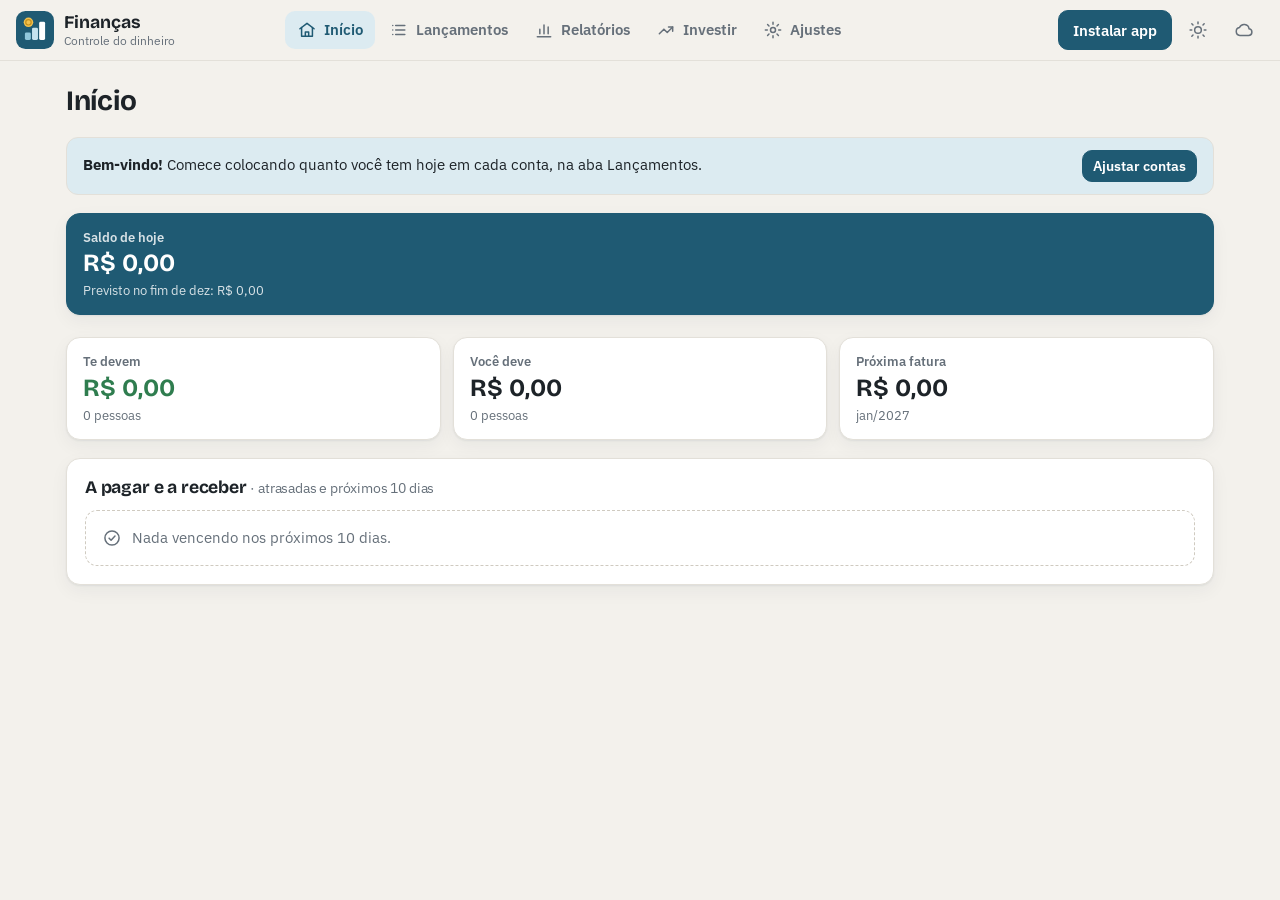
==== commit d511691c: "Sem novos lançamentos nem categorias; relatórios da situação de hoje O site não cria mais lançamento" ====
--- a/index.html
+++ b/index.html
@@ -69,9 +69,6 @@
 
     <main id="view" class="view" tabindex="-1"></main>
 
-    <button type="button" class="fab" id="fab" aria-label="Novo lançamento" title="Novo lançamento">
-      <svg viewBox="0 0 24 24" aria-hidden="true"><path d="M12 5v14M5 12h14"/></svg>
-    </button>
   </div>
 
   <!-- Formulários (montados pelo app.js) -->
@@ -79,7 +76,6 @@
     <form method="dialog" class="dlg" id="dlgForm" novalidate></form>
   </dialog>
 
-  <div class="tip" id="tip" role="tooltip" hidden></div>
   <input type="file" id="restaurarInput" accept=".json,application/json" hidden>
   <div class="toast" id="toast" role="status" aria-live="polite"></div>
 
--- a/css/style.css
+++ b/css/style.css
@@ -194,15 +194,6 @@
 
 .view { max-width: 1180px; margin: 0 auto; padding: 24px 16px 48px; outline: none; }
 
-/* Botão de novo lançamento (só no celular; no computador fica no topo de cada tela) */
-.fab {
-  display: none; position: fixed; z-index: 25;
-  right: max(16px, env(safe-area-inset-right)); bottom: calc(84px + env(safe-area-inset-bottom));
-  width: 56px; height: 56px; border-radius: 18px; border: 0;
-  background: var(--accent); color: var(--accent-ink); box-shadow: 0 6px 20px rgba(0, 0, 0, 0.22);
-  place-items: center; cursor: pointer;
-}
-.fab svg { width: 26px; height: 26px; stroke-width: 2.2; }
 .ajustes-topo { display: none; }
 
 @media (max-width: 1180px) {
@@ -220,10 +211,7 @@
   .ajustes-topo { display: inline-grid; }
   .nav a:hover { background: transparent; }
   .nav a svg { width: 22px; height: 22px; }
-  .view { padding-bottom: calc(150px + env(safe-area-inset-bottom)); }
-  .fab { display: grid; }
-  .fab.off { display: none; }
-  .desk-only { display: none !important; }
+  .view { padding-bottom: calc(90px + env(safe-area-inset-bottom)); }
 }
 
 /* ---------- Páginas ---------- */
@@ -249,10 +237,6 @@
 .banner p { margin: 0; }
 
 /* Navegação entre meses / anos */
-.period { display: inline-flex; align-items: center; gap: 2px; padding: 3px; border-radius: 12px; background: var(--surface); border: 1px solid var(--line); }
-.period strong { min-width: 150px; text-align: center; font-family: var(--display); font-size: 1rem; }
-.period .icon { width: 36px; height: 36px; }
-.period .hoje-btn { margin-left: 2px; }
 
 /* ---------- Números de resumo ---------- */
 
@@ -332,7 +316,6 @@
 }
 
 .dot { display: inline-grid; place-items: center; width: 36px; height: 36px; border-radius: 11px; flex: none; color: #fff; font: 700 0.9rem var(--display); }
-.dot.sm { width: 12px; height: 12px; border-radius: 4px; }
 .dot.transf { background: var(--surface-2); color: var(--muted); border: 1px solid var(--line); }
 .dot svg { width: 18px; height: 18px; }
 
@@ -349,7 +332,7 @@
 .bar-row { display: grid; gap: 5px; }
 .bar-top { display: flex; justify-content: space-between; gap: 10px; align-items: baseline; font-size: 0.9rem; }
 .bar-top .nome { display: flex; align-items: center; gap: 8px; font-weight: 600; min-width: 0; }
-.bar-top .nome span:last-child { overflow: hidden; text-overflow: ellipsis; white-space: nowrap; }
+.bar-top .nome span { overflow: hidden; text-overflow: ellipsis; white-space: nowrap; }
 .bar-top .val { font-family: var(--mono); font-size: 0.85rem; white-space: nowrap; color: var(--muted); }
 .bar-top .val b { color: var(--ink); font-weight: 500; }
 .track { height: 8px; border-radius: 4px; background: var(--surface-2); border: 1px solid var(--line); overflow: hidden; }
@@ -358,32 +341,6 @@
 
 /* ---------- Gráfico de colunas (relatórios) ---------- */
 
-.chart { position: relative; }
-.chart svg { width: 100%; height: auto; display: block; overflow: visible; stroke: none; stroke-width: 1; }
-.chart .grid line { stroke: var(--line); stroke-width: 1; }
-.chart .axis text { fill: var(--muted); font-family: var(--sans); }
-.chart .r { fill: var(--s-receita); pointer-events: none; }
-.chart .d { fill: var(--s-despesa); pointer-events: none; }
-.chart .hit { fill: transparent; cursor: pointer; }
-.chart .hit:hover, .chart .hit.on { fill: var(--accent-soft); fill-opacity: 0.6; }
-.legend { display: flex; gap: 16px; flex-wrap: wrap; margin: 0 0 10px; font-size: 0.85rem; color: var(--muted); }
-.legend span { display: inline-flex; align-items: center; gap: 6px; }
-.legend i { width: 12px; height: 12px; border-radius: 3px; display: inline-block; }
-.legend i.r { background: var(--s-receita); }
-.legend i.d { background: var(--s-despesa); }
-
-.tip {
-  position: fixed; z-index: 120; pointer-events: none; min-width: 160px;
-  padding: 8px 10px; border-radius: 10px; background: var(--surface); color: var(--ink);
-  border: 1px solid var(--line-strong); box-shadow: 0 8px 24px rgba(0, 0, 0, 0.18); font-size: 0.85rem;
-}
-.tip strong { display: block; margin-bottom: 4px; font-family: var(--display); }
-.tip div { display: flex; justify-content: space-between; gap: 14px; }
-.tip div span { display: inline-flex; align-items: center; gap: 6px; color: var(--muted); }
-.tip b { font-family: var(--mono); font-weight: 500; }
-.tip i { width: 10px; height: 10px; border-radius: 3px; display: inline-block; }
-.tip i.r { background: var(--s-receita); }
-.tip i.d { background: var(--s-despesa); }
 
 /* ---------- Tabelas ---------- */
 
@@ -395,7 +352,7 @@
 .table tbody tr:last-child td, .table tbody tr:last-child th { border-bottom: 0; }
 .table tfoot th, .table tfoot td { border-top: 2px solid var(--line-strong); border-bottom: 0; font-weight: 600; }
 .table .num { text-align: right; font-size: 0.86rem; white-space: nowrap; }
-.table tr.futuro > * { color: var(--muted); }
+.table th small { display: block; font-weight: 400; color: var(--muted); font-size: 0.8rem; }
 
 /* ---------- Ajustes ---------- */
 
@@ -410,7 +367,6 @@
 .seg button.on.t-despesa { color: var(--danger); }
 .seg button.on.t-receita { color: var(--ok); }
 .btn-row { display: flex; gap: 8px; flex-wrap: wrap; }
-.cat-list .list-row { padding: 8px 0; }
 .arquivada { opacity: 0.55; }
 
 /* ---------- Formulários ---------- */
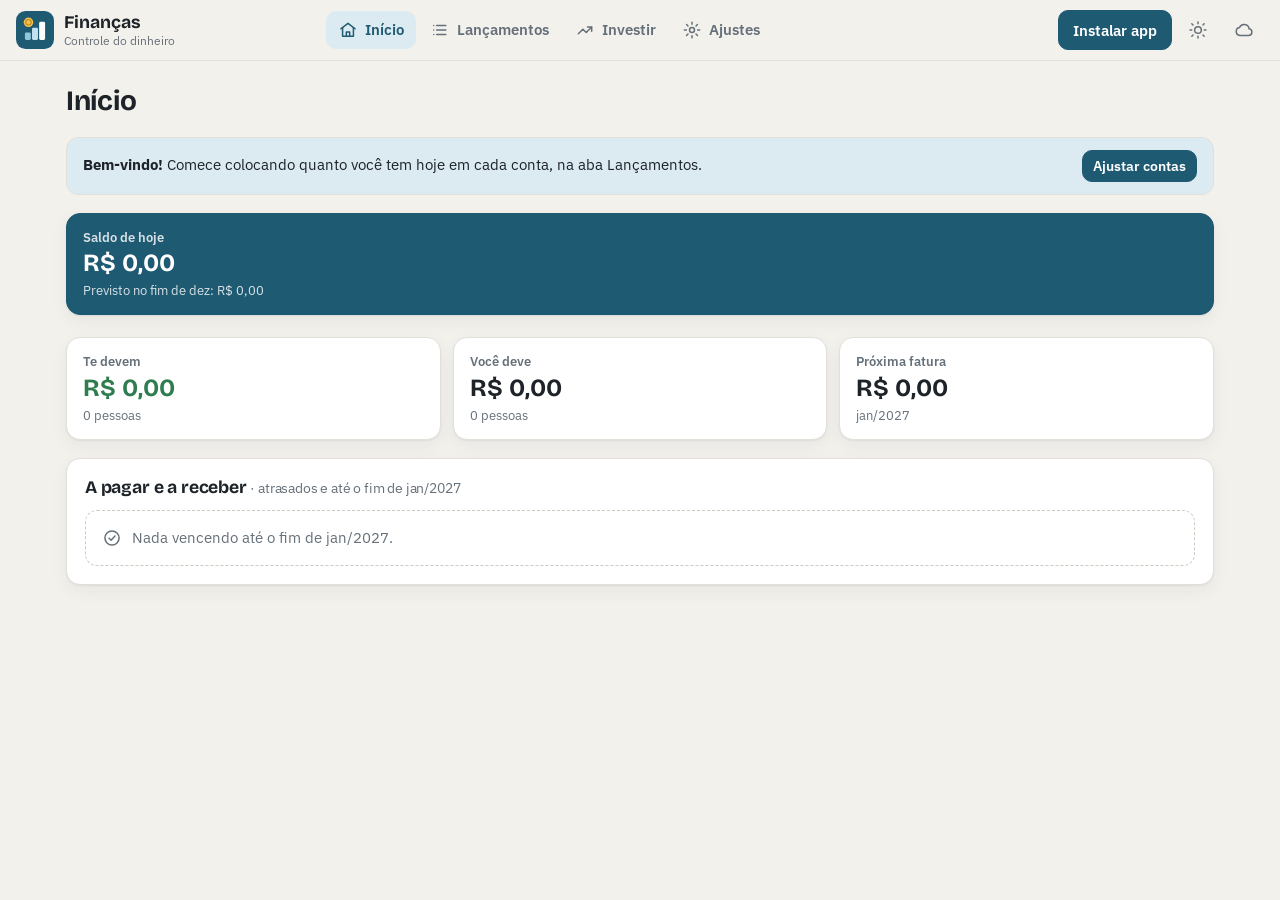
==== commit d91e0d8a: "A pagar e a receber até o fim do próximo mês; sai a aba Relatórios Co-Authored-By: Claude Opus 5.5 <" ====
--- a/index.html
+++ b/index.html
@@ -41,10 +41,6 @@
         <a href="#/lancamentos" data-route="lancamentos">
           <svg viewBox="0 0 24 24" aria-hidden="true"><path d="M8 6.5h11M8 12h11M8 17.5h11"/><path d="M4.5 6.5h0M4.5 12h0M4.5 17.5h0"/></svg>
           <span>Lançamentos</span>
-        </a>
-        <a href="#/relatorios" data-route="relatorios">
-          <svg viewBox="0 0 24 24" aria-hidden="true"><path d="M4 20h16"/><path d="M7 16.5V11M12 16.5V6M17 16.5v-8"/></svg>
-          <span>Relatórios</span>
         </a>
         <a href="#/investir" data-route="investir">
           <svg viewBox="0 0 24 24" aria-hidden="true"><path d="m4 16.5 5.5-5.5 4 4L20 8.5"/><path d="M15 8.5h5v5"/></svg>
--- a/css/style.css
+++ b/css/style.css
@@ -201,7 +201,7 @@
   .topbar { backdrop-filter: none; -webkit-backdrop-filter: none; background: var(--bg); }
   .nav {
     position: fixed; z-index: 30; left: 0; right: 0; bottom: 0; margin: 0;
-    display: grid; grid-template-columns: repeat(4, 1fr);
+    display: grid; grid-template-columns: repeat(3, 1fr);
     padding: 6px 2px calc(6px + env(safe-area-inset-bottom));
     background: var(--surface); border-top: 1px solid var(--line);
   }
@@ -326,20 +326,7 @@
 .empty-box p { margin: 0; }
 
 
-/* ---------- Barras (gastos e receitas por categoria) ---------- */
-
-.bars { list-style: none; margin: 0; padding: 0; display: grid; gap: 12px; }
-.bar-row { display: grid; gap: 5px; }
-.bar-top { display: flex; justify-content: space-between; gap: 10px; align-items: baseline; font-size: 0.9rem; }
-.bar-top .nome { display: flex; align-items: center; gap: 8px; font-weight: 600; min-width: 0; }
-.bar-top .nome span { overflow: hidden; text-overflow: ellipsis; white-space: nowrap; }
-.bar-top .val { font-family: var(--mono); font-size: 0.85rem; white-space: nowrap; color: var(--muted); }
-.bar-top .val b { color: var(--ink); font-weight: 500; }
-.track { height: 8px; border-radius: 4px; background: var(--surface-2); border: 1px solid var(--line); overflow: hidden; }
-.fill { height: 100%; border-radius: 4px; background: var(--bar); min-width: 2px; }
-.bar-sub { font-size: 0.8rem; color: var(--muted); }
-
-/* ---------- Gráfico de colunas (relatórios) ---------- */
+
 
 
 /* ---------- Tabelas ---------- */
@@ -352,7 +339,6 @@
 .table tbody tr:last-child td, .table tbody tr:last-child th { border-bottom: 0; }
 .table tfoot th, .table tfoot td { border-top: 2px solid var(--line-strong); border-bottom: 0; font-weight: 600; }
 .table .num { text-align: right; font-size: 0.86rem; white-space: nowrap; }
-.table th small { display: block; font-weight: 400; color: var(--muted); font-size: 0.8rem; }
 
 /* ---------- Ajustes ---------- */
 
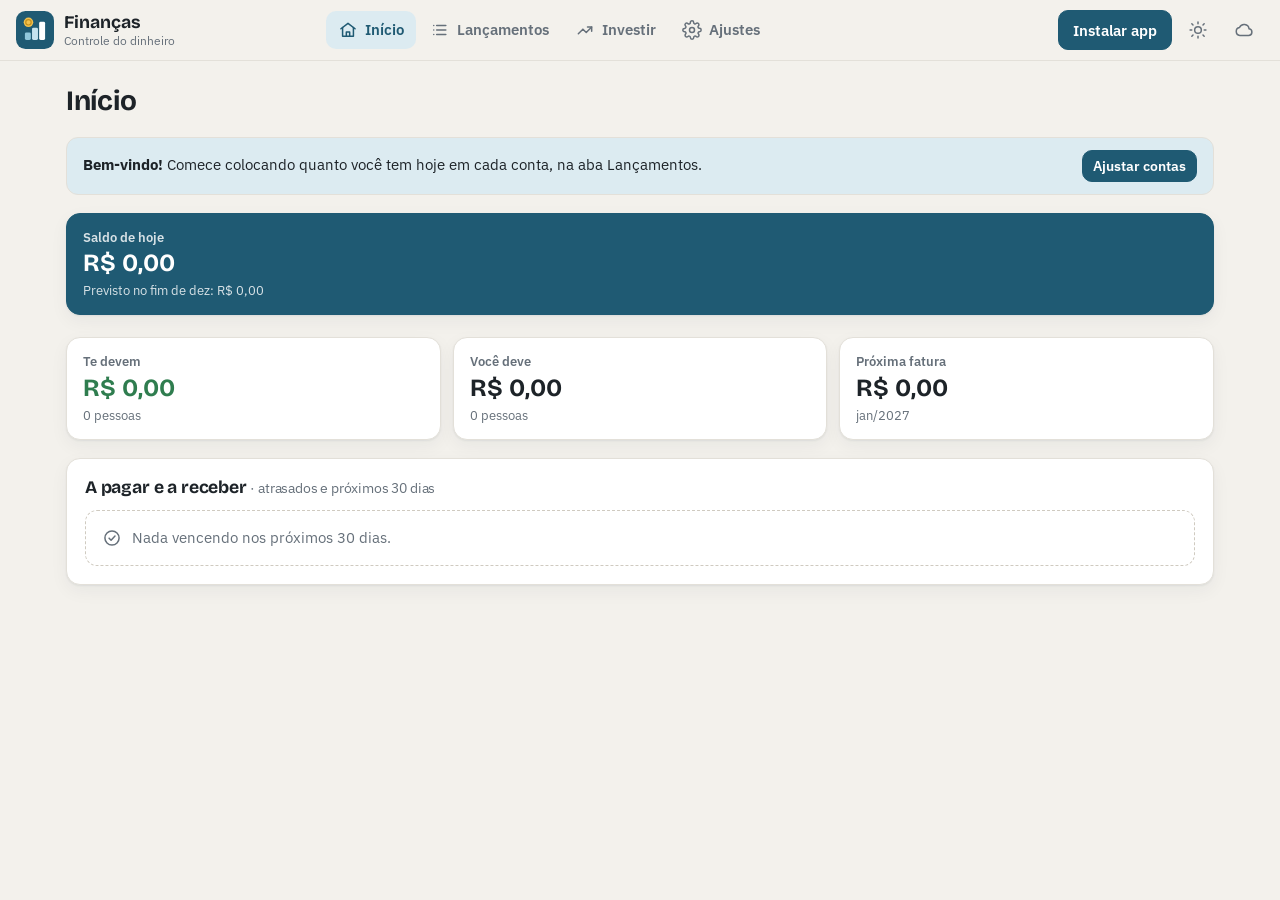
==== commit b4e730e1: "Ícone de Ajustes vira engrenagem O desenho antigo era igual ao sol do botão de tema e parecia um bot" ====
--- a/index.html
+++ b/index.html
@@ -47,7 +47,7 @@
           <span>Investir</span>
         </a>
         <a href="#/ajustes" data-route="ajustes">
-          <svg viewBox="0 0 24 24" aria-hidden="true"><circle cx="12" cy="12" r="3"/><path d="M12 2.8v2.4M12 18.8v2.4M2.8 12h2.4M18.8 12h2.4M5.5 5.5l1.7 1.7M16.8 16.8l1.7 1.7M5.5 18.5l1.7-1.7M16.8 7.2l1.7-1.7"/></svg>
+          <svg viewBox="0 0 24 24" aria-hidden="true"><circle cx="12" cy="12" r="3"/><path d="M19.4 15a1.65 1.65 0 0 0 .33 1.82l.06.06a2 2 0 1 1-2.83 2.83l-.06-.06a1.65 1.65 0 0 0-1.82-.33 1.65 1.65 0 0 0-1 1.51V21a2 2 0 0 1-4 0v-.09A1.65 1.65 0 0 0 9 19.4a1.65 1.65 0 0 0-1.82.33l-.06.06a2 2 0 1 1-2.83-2.83l.06-.06a1.65 1.65 0 0 0 .33-1.82 1.65 1.65 0 0 0-1.51-1H3a2 2 0 0 1 0-4h.09A1.65 1.65 0 0 0 4.6 9a1.65 1.65 0 0 0-.33-1.82l-.06-.06a2 2 0 1 1 2.83-2.83l.06.06a1.65 1.65 0 0 0 1.82.33H9a1.65 1.65 0 0 0 1-1.51V3a2 2 0 0 1 4 0v.09a1.65 1.65 0 0 0 1 1.51 1.65 1.65 0 0 0 1.82-.33l.06-.06a2 2 0 1 1 2.83 2.83l-.06.06a1.65 1.65 0 0 0-.33 1.82V9a1.65 1.65 0 0 0 1.51 1H21a2 2 0 0 1 0 4h-.09a1.65 1.65 0 0 0-1.51 1z"/></svg>
           <span>Ajustes</span>
         </a>
       </nav>
@@ -58,7 +58,7 @@
           <svg class="sun" viewBox="0 0 24 24" aria-hidden="true"><circle cx="12" cy="12" r="4"/><path d="M12 2.5v2M12 19.5v2M4.6 4.6l1.4 1.4M18 18l1.4 1.4M2.5 12h2M19.5 12h2M4.6 19.4 6 18M18 6l1.4-1.4"/></svg>
           <svg class="moon" viewBox="0 0 24 24" aria-hidden="true"><path d="M20 14.5A8 8 0 0 1 9.5 4a8 8 0 1 0 10.5 10.5z"/></svg>
         </button>
-        <a class="icon ajustes-topo" href="#/ajustes" aria-label="Ajustes" title="Ajustes"><svg viewBox="0 0 24 24" aria-hidden="true"><circle cx="12" cy="12" r="3"/><path d="M12 2.8v2.4M12 18.8v2.4M2.8 12h2.4M18.8 12h2.4M5.5 5.5l1.7 1.7M16.8 16.8l1.7 1.7M5.5 18.5l1.7-1.7M16.8 7.2l1.7-1.7"/></svg></a>
+        <a class="icon ajustes-topo" href="#/ajustes" aria-label="Ajustes" title="Ajustes"><svg viewBox="0 0 24 24" aria-hidden="true"><circle cx="12" cy="12" r="3"/><path d="M19.4 15a1.65 1.65 0 0 0 .33 1.82l.06.06a2 2 0 1 1-2.83 2.83l-.06-.06a1.65 1.65 0 0 0-1.82-.33 1.65 1.65 0 0 0-1 1.51V21a2 2 0 0 1-4 0v-.09A1.65 1.65 0 0 0 9 19.4a1.65 1.65 0 0 0-1.82.33l-.06.06a2 2 0 1 1-2.83-2.83l.06-.06a1.65 1.65 0 0 0 .33-1.82 1.65 1.65 0 0 0-1.51-1H3a2 2 0 0 1 0-4h.09A1.65 1.65 0 0 0 4.6 9a1.65 1.65 0 0 0-.33-1.82l-.06-.06a2 2 0 1 1 2.83-2.83l.06.06a1.65 1.65 0 0 0 1.82.33H9a1.65 1.65 0 0 0 1-1.51V3a2 2 0 0 1 4 0v.09a1.65 1.65 0 0 0 1 1.51 1.65 1.65 0 0 0 1.82-.33l.06-.06a2 2 0 1 1 2.83 2.83l-.06.06a1.65 1.65 0 0 0-.33 1.82V9a1.65 1.65 0 0 0 1.51 1H21a2 2 0 0 1 0 4h-.09a1.65 1.65 0 0 0-1.51 1z"/></svg></a>
         <a class="user" id="account" href="#/ajustes" title="Conta e sincronização"></a>
       </div>
     </header>
--- a/css/style.css
+++ b/css/style.css
@@ -268,9 +268,6 @@
 
 .nota { margin: 12px 0 0; }
 .total-lista { display: flex; justify-content: space-between; align-items: baseline; margin: 10px 0 0; padding-top: 10px; border-top: 2px solid var(--line-strong); }
-.recolhe > summary { cursor: pointer; }
-.recolhe > summary h2 { display: inline; margin: 0; }
-.recolhe[open] > summary { margin-bottom: 12px; }
 .fatura-mais { margin-top: 12px; }
 .list-row .grow small.quebra { white-space: normal; overflow: visible; }
 .acerto-linhas { display: grid; gap: 10px; }
